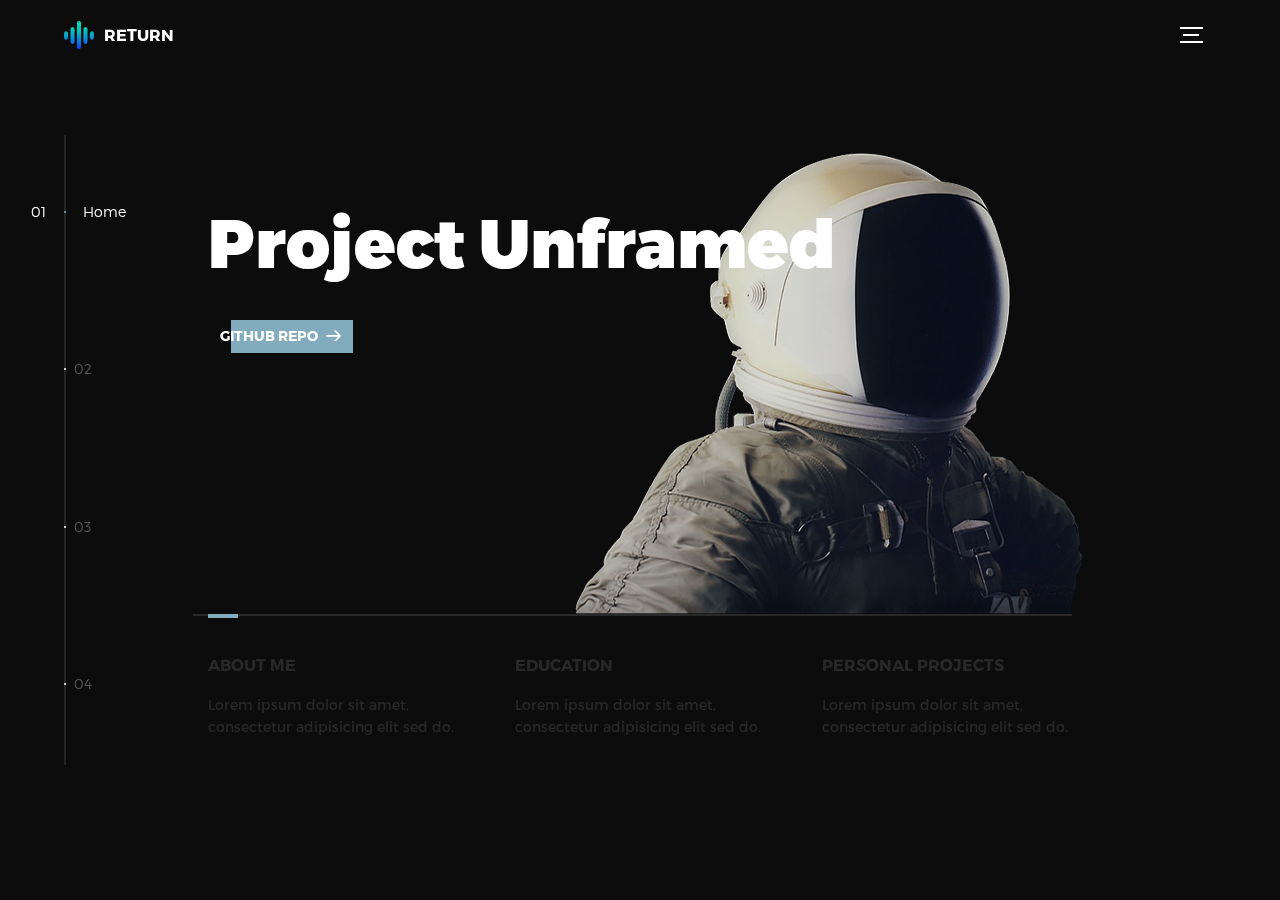
==== pages/ProjectUnframed.html @ d53f2b0d "Small update" ====
<!DOCTYPE html>
<html lang="en">
<head>
  <title>Global</title>
  <meta charset="utf-8">
  <meta name="viewport" content="width=device-width, initial-scale=1">
  <meta http-equiv="X-UA-Compatible" content="IE=edge">
  <meta name="description" content="S.A. Zaal Unframed">
  <meta name="keywords" content="global, template, html, sass, jquery">
  <meta name="author" content="Bucky Maler">
  <link rel="stylesheet" href="assets/css/main.css">
</head>
<body>

<!-- notification for small viewports and landscape oriented smartphones -->
<div class="device-notification">
  <a class="device-notification--logo" href="#0">
    <img src="assets/img/logo.png" alt="Project Unframed">
    <p>Project Unframed</p>
  </a>
  <p class="device-notification--message">We must request you orient your device to portrait or find a larger screen. You won't be disappointed.</p>
</div>

<div class="perspective effect-rotate-left">
  <div class="container"><div class="outer-nav--return"></div>
    <div id="viewport" class="l-viewport">
      <div class="l-wrapper">
        <header class="header">
          <a class="header--logo" href="../index.html">
            <img src="assets/img/logo.png" alt="Return logo">
            <p>Return</p>
          </a>
          <button class="header--cta cta">Github repo</button>
          <div class="header--nav-toggle">
            <span></span>
          </div>
        </header>
        <nav class="l-side-nav">
          <ul class="side-nav">
            <li class="is-active"><span>Home</span></li>
            <li><span>Works</span></li>
            <li><span>About</span></li>
            <li><span>Contact</span></li>
          </ul>
        </nav>
        <ul class="l-main-content main-content">
          <li class="l-section section section--is-active">
            <div class="intro">
              <div class="intro--banner">
                <h1>Project Unframed</h1>
                <button class="cta">Github repo
                  <svg version="1.1" id="Layer_1" xmlns="http://www.w3.org/2000/svg" xmlns:xlink="http://www.w3.org/1999/xlink" x="0px" y="0px" viewBox="0 0 150 118" style="enable-background:new 0 0 150 118;" xml:space="preserve">
                  <g transform="translate(0.000000,118.000000) scale(0.100000,-0.100000)">
                    <path d="M870,1167c-34-17-55-57-46-90c3-15,81-100,194-211l187-185l-565-1c-431,0-571-3-590-13c-55-28-64-94-18-137c21-20,33-20,597-20h575l-192-193C800,103,794,94,849,39c20-20,39-29,61-29c28,0,63,30,298,262c147,144,272,271,279,282c30,51,23,60-219,304C947,1180,926,1196,870,1167z"/>
                  </g>
                  </svg>
                  <span class="btn-background"></span>
                </button>
                <img src="assets/img/introduction-visual.png" alt="Welcome">
              </div>
              <div class="intro--options">
                <a href="#0">
                  <h3>About me</h3>
                  <p>Lorem ipsum dolor sit amet, consectetur adipisicing elit sed do.</p>
                </a>
                <a href="#0">
                  <h3>Education</h3>
                  <p>Lorem ipsum dolor sit amet, consectetur adipisicing elit sed do.</p>
                </a>
                <a href="#0">
                  <h3>Personal projects</h3>
                  <p>Lorem ipsum dolor sit amet, consectetur adipisicing elit sed do.</p>
                </a>
              </div>
            </div>
          </li>
          <li class="l-section section">
            <div class="work">
              <h2>Selected work</h2>
              <div class="work--lockup">
                <ul class="slider">
                  <li class="slider--item slider--item-left">
                    <a href="#0">
                      <div class="slider--item-image">
                        <img src="assets/img/work-victory.jpg" alt="Victory">
                      </div>
                      <p class="slider--item-title">Victory</p>
                      <p class="slider--item-description">Lorem ipsum dolor sit amet, consectetur adipisicing elit sed do.</p>
                    </a>
                  </li>
                  <li class="slider--item slider--item-center">
                    <a href="pages/ProjectUnframed.html">
                      <div class="slider--item-image">
                        <img src="assets/img/work-metiew-smith.jpg" alt="Metiew and Smith">
                      </div>
                      <p class="slider--item-title">Project Unframed</p>
                      <p class="slider--item-description">Lorem ipsum dolor sit amet, consectetur adipisicing elit sed do.</p>
                    </a>
                  </li>
                  <li class="slider--item slider--item-right">
                    <a href="#0">
                      <div class="slider--item-image">
                        <img src="assets/img/work-alex-nowak.jpg" alt="Alex Nowak">
                      </div>
                      <p class="slider--item-title">Alex Nowak</p>
                      <p class="slider--item-description">Lorem ipsum dolor sit amet, consectetur adipisicing elit sed do.</p>
                    </a>
                  </li>
                </ul>
                <div class="slider--prev">
                  <svg version="1.1" id="Layer_1" xmlns="http://www.w3.org/2000/svg" xmlns:xlink="http://www.w3.org/1999/xlink" x="0px" y="0px"
                  viewBox="0 0 150 118" style="enable-background:new 0 0 150 118;" xml:space="preserve">
                  <g transform="translate(0.000000,118.000000) scale(0.100000,-0.100000)">
                    <path d="M561,1169C525,1155,10,640,3,612c-3-13,1-36,8-52c8-15,134-145,281-289C527,41,562,10,590,10c22,0,41,9,61,29
                    c55,55,49,64-163,278L296,510h575c564,0,576,0,597,20c46,43,37,109-18,137c-19,10-159,13-590,13l-565,1l182,180
                    c101,99,187,188,193,199c16,30,12,57-12,84C631,1174,595,1183,561,1169z"/>
                  </g>
                  </svg>
                </div>
                <div class="slider--next">
                  <svg version="1.1" id="Layer_1" xmlns="http://www.w3.org/2000/svg" xmlns:xlink="http://www.w3.org/1999/xlink" x="0px" y="0px" viewBox="0 0 150 118" style="enable-background:new 0 0 150 118;" xml:space="preserve">
                  <g transform="translate(0.000000,118.000000) scale(0.100000,-0.100000)">
                    <path d="M870,1167c-34-17-55-57-46-90c3-15,81-100,194-211l187-185l-565-1c-431,0-571-3-590-13c-55-28-64-94-18-137c21-20,33-20,597-20h575l-192-193C800,103,794,94,849,39c20-20,39-29,61-29c28,0,63,30,298,262c147,144,272,271,279,282c30,51,23,60-219,304C947,1180,926,1196,870,1167z"/>
                  </g>
                  </svg>
                </div>
              </div>
            </div>
          </li>
          <li class="l-section section">
            <div class="about">
              <div class="about--banner">
                <h2>I am<br>testing this<br>about<br>page</h2>
                  <span>
                    <svg version="1.1" id="Layer_1" xmlns="http://www.w3.org/2000/svg" xmlns:xlink="http://www.w3.org/1999/xlink" x="0px" y="0px" viewBox="0 0 150 118" style="enable-background:new 0 0 150 118;" xml:space="preserve">
                    <g transform="translate(0.000000,118.000000) scale(0.100000,-0.100000)">
                      <path d="M870,1167c-34-17-55-57-46-90c3-15,81-100,194-211l187-185l-565-1c-431,0-571-3-590-13c-55-28-64-94-18-137c21-20,33-20,597-20h575l-192-193C800,103,794,94,849,39c20-20,39-29,61-29c28,0,63,30,298,262c147,144,272,271,279,282c30,51,23,60-219,304C947,1180,926,1196,870,1167z"/>
                    </g>
                    </svg>
                  </span>
                </a>
                <img src="assets/img/about-visual.png" alt="About Us">
              </div>
              <div class="about--options">
                <a href="#0">
                  <h3>Winners</h3>
                </a>
                <a href="#0">
                  <h3>Philosophy</h3>
                </a>
                <a href="#0">
                  <h3>History</h3>
                </a>
              </div>
            </div>
          </li>
          <li class="l-section section">
            <div class="contact">
              <div class="contact--lockup">
                <div class="modal">
                  <div class="modal--information">
                    <p>Spilsluizen, Groningen, Netherlands</p>
                    <a href="mailto:stormzaalV20@gmail.com">stormzaalV20@gmail.com</a>
                    <a href="tel:+31655282356"></a>
                  </div>
                  <ul class="modal--options">
                    <li><a href="#0">Bēhance</a></li>
                    <li><a href="#0">dribbble</a></li>
                    <li><a href="mailto:stormzaalV20@gmail.com">Contact Us</a></li>
                  </ul>
                </div>
              </div>
            </div>
          </li>
        </ul>
      </div>
    </div>
  </div>
  <ul class="outer-nav">
    <li class="is-active">Home</li>
    <li>Works</li>
    <li>About</li>
    <li>Contact</li>
  </ul>
</div>

<script src="https://ajax.googleapis.com/ajax/libs/jquery/2.2.4/jquery.min.js"></script>
<script src="https://hammerjs.github.io/dist/hammer.min.js"></script>
<script>window.jQuery || document.write('<script src="assets/js/vendor/jquery-2.2.4.min.js"><\/script>')</script>
<script src="assets/js/functions.js"></script>
    <!--Update 2-->
</body>
</html>
---- pages/assets/css/main.css ----
@font-face{font-family:'Montserrat';src:url("fonts/Montserrat-Black.eot");src:local("☺"),url("fonts/Montserrat-Black.woff") format("woff"),url("fonts/Montserrat-Black.ttf") format("truetype"),url("fonts/Montserrat-Black.svg") format("svg");font-weight:900;font-style:normal}@font-face{font-family:'Montserrat';src:url("fonts/Montserrat-Bold.eot");src:local("☺"),url("fonts/Montserrat-Bold.woff") format("woff"),url("fonts/Montserrat-Bold.ttf") format("truetype"),url("fonts/Montserrat-Bold.svg") format("svg");font-weight:700;font-style:normal}@font-face{font-family:'Montserrat';src:url("fonts/Montserrat-Regular.eot");src:local("☺"),url("fonts/Montserrat-Regular.woff") format("woff"),url("fonts/Montserrat-Regular.ttf") format("truetype"),url("fonts/Montserrat-Regular.svg") format("svg");font-weight:400;font-style:normal}@font-face{font-family:'Montserrat';src:url("fonts/Montserrat-Light.eot");src:local("☺"),url("fonts/Montserrat-Light.woff") format("woff"),url("fonts/Montserrat-Light.ttf") format("truetype"),url("fonts/Montserrat-Light.svg") format("svg");font-weight:300;font-style:normal}/*! normalize.css v3.0.2 | MIT License | git.io/normalize */html{font-family:sans-serif;-ms-text-size-adjust:100%;-webkit-text-size-adjust:100%}body{margin:0}article,aside,details,figcaption,figure,footer,header,hgroup,main,menu,nav,section,summary{display:block}audio,canvas,progress,video{display:inline-block;vertical-align:baseline}audio:not([controls]){display:none;height:0}[hidden],template{display:none}a{background-color:transparent}a:active,a:hover{outline:0}abbr[title]{border-bottom:1px dotted}b,strong{font-weight:bold}dfn{font-style:italic}h1{font-size:2em;margin:0.67em 0}mark{background:#ff0;color:#000}small{font-size:80%}sub,sup{font-size:75%;line-height:0;position:relative;vertical-align:baseline}sup{top:-0.5em}sub{bottom:-0.25em}img{border:0}svg:not(:root){overflow:hidden}figure{margin:1em 40px}hr{box-sizing:content-box;height:0}pre{overflow:auto}code,kbd,pre,samp{font-family:monospace, monospace;font-size:1em}button,input,optgroup,select,textarea{color:inherit;font:inherit;margin:0}button{overflow:visible}button,select{text-transform:none}button,html input[type="button"],input[type="reset"],input[type="submit"]{-webkit-appearance:button;cursor:pointer}button[disabled],html input[disabled]{cursor:default}button::-moz-focus-inner,input::-moz-focus-inner{border:0;padding:0}input{line-height:normal}input[type="checkbox"],input[type="radio"]{box-sizing:border-box;padding:0}input[type="number"]::-webkit-inner-spin-button,input[type="number"]::-webkit-outer-spin-button{height:auto}input[type="search"]{-webkit-appearance:textfield;box-sizing:content-box}input[type="search"]::-webkit-search-cancel-button,input[type="search"]::-webkit-search-decoration{-webkit-appearance:none}fieldset{border:1px solid #c0c0c0;margin:0 2px;padding:0.35em 0.625em 0.75em}legend{border:0;padding:0}textarea{overflow:auto}optgroup{font-weight:bold}table{border-collapse:collapse;border-spacing:0}td,th{padding:0}::-moz-selection{background:#FFF498}::selection{background:#FFF498}::-moz-selection{background:#FFF498}img::-moz-selection{background:transparent}img::selection{background:transparent}img::-moz-selection{background:transparent}body{-webkit-tap-highlight-color:#FFF498}body{background-color:#0c0c0c;font-size:14px;line-height:1.6;font-family:"Montserrat",sans-serif;color:#fff;-webkit-font-smoothing:antialiased;-webkit-text-size-adjust:100%}.l-viewport{position:relative;width:100%;height:100vh;box-shadow:0 0 45px 5px rgba(0,0,0,0.85);overflow:hidden}.l-wrapper{position:relative;width:1440px;max-width:90%;height:100%;margin:0 auto}.l-side-nav{position:absolute;left:0;display:-webkit-box;display:-webkit-flex;display:-ms-flexbox;display:flex;height:100%;-webkit-box-align:center;-webkit-align-items:center;-ms-flex-align:center;align-items:center}.l-side-nav::before{content:"";position:absolute;top:50%;left:0;-webkit-transform:translateY(-50%);transform:translateY(-50%);width:2px;height:70%;max-height:750px;background-color:#555;opacity:.35;z-index:10}@media (max-width: 1180px){.l-side-nav{display:none}}.l-main-content{position:relative;width:100%;height:100%;margin:0;padding:0;list-style:none}.l-section{position:absolute;width:100%;height:100%}.device-notification{display:none;position:fixed;top:0;left:0;width:100%;height:100%;-webkit-box-orient:vertical;-webkit-box-direction:normal;-webkit-flex-direction:column;-ms-flex-direction:column;flex-direction:column;-webkit-box-align:center;-webkit-align-items:center;-ms-flex-align:center;-ms-grid-row-align:center;align-items:center;-webkit-box-pack:center;-webkit-justify-content:center;-ms-flex-pack:center;justify-content:center;background-color:#0c0c0c;z-index:12}.device-notification--logo{display:-webkit-box;display:-webkit-flex;display:-ms-flexbox;display:flex;-webkit-box-align:center;-webkit-align-items:center;-ms-flex-align:center;align-items:center;text-decoration:none;color:#fff}.device-notification--logo p{margin:0 0 0 10px;font-size:16px;font-weight:700;text-transform:uppercase}.device-notification--message{width:70%;margin:30px 0 0 0;font-weight:700;text-align:center}@media (max-width: 767px) and (min-width: 601px) and (max-height: 680px){.device-notification{display:-webkit-box;display:-webkit-flex;display:-ms-flexbox;display:flex}}@media (max-width: 600px) and (min-width: 480px) and (max-height: 580px){.device-notification{display:-webkit-box;display:-webkit-flex;display:-ms-flexbox;display:flex}}@media (max-width: 736px) and (min-width: 360px) and (orientation: landscape){.device-notification{display:-webkit-box;display:-webkit-flex;display:-ms-flexbox;display:flex}}@media(max-width: 359px){.device-notification{display:-webkit-box;display:-webkit-flex;display:-ms-flexbox;display:flex}}.section{opacity:0;visibility:hidden;-webkit-transition:opacity .4s ease-in-out,visibility 0s .4s;transition:opacity .4s ease-in-out,visibility 0s .4s}.section--is-active{opacity:1;visibility:visible;z-index:1;-webkit-transition:opacity .4s ease-in-out .4s;transition:opacity .4s ease-in-out .4s}.section--next{-webkit-transform:translateY(-45px);transform:translateY(-45px);-webkit-transition:-webkit-transform .4s ease-in-out;transition:-webkit-transform .4s ease-in-out;transition:transform .4s ease-in-out;transition:transform .4s ease-in-out, -webkit-transform .4s ease-in-out}.section--prev{-webkit-transform:translateY(45px);transform:translateY(45px);-webkit-transition:-webkit-transform .4s ease-in-out;transition:-webkit-transform .4s ease-in-out;transition:transform .4s ease-in-out;transition:transform .4s ease-in-out, -webkit-transform .4s ease-in-out}.header{position:absolute;top:0;left:0;display:-webkit-box;display:-webkit-flex;display:-ms-flexbox;display:flex;width:100%;height:70px;-webkit-box-align:center;-webkit-align-items:center;-ms-flex-align:center;align-items:center;-webkit-box-pack:justify;-webkit-justify-content:space-between;-ms-flex-pack:justify;justify-content:space-between;z-index:10}.header--logo{display:-webkit-box;display:-webkit-flex;display:-ms-flexbox;display:flex;-webkit-box-align:center;-webkit-align-items:center;-ms-flex-align:center;align-items:center;text-decoration:none;color:#fff}.header--logo p{margin:0 0 0 10px;font-size:16px;font-weight:700;text-transform:uppercase}.header--nav-toggle{display:-webkit-box;display:-webkit-flex;display:-ms-flexbox;display:flex;width:50px;height:50px;-webkit-box-orient:vertical;-webkit-box-direction:normal;-webkit-flex-direction:column;-ms-flex-direction:column;flex-direction:column;-webkit-box-align:center;-webkit-align-items:center;-ms-flex-align:center;align-items:center;-webkit-box-pack:center;-webkit-justify-content:center;-ms-flex-pack:center;justify-content:center;cursor:pointer}.header--nav-toggle span,.header--nav-toggle::before,.header--nav-toggle::after{content:"";position:relative;width:16px;height:2px;background-color:#fff}.header--nav-toggle::before{bottom:5px;width:23px}.header--nav-toggle::after{top:5px;width:23px}.header--cta{position:absolute;top:50%;left:50%;-webkit-transform:translate(-50%, -50%);transform:translate(-50%, -50%);padding:0 20px;line-height:30px;text-decoration:none;color:#fff;font-weight:700;text-transform:uppercase;background-color:#82acbd;border:none;opacity:0;visibility:hidden;-webkit-transition:opacity .4s ease-in-out,visibility 0s .4s;transition:opacity .4s ease-in-out,visibility 0s .4s}.header--cta:focus{outline:none}.header--cta.is-active{opacity:1;visibility:visible;-webkit-transition:opacity .4s ease-in-out .4s;transition:opacity .4s ease-in-out .4s}@media (max-width: 767px){.header--cta{display:none}}.side-nav{position:relative;display:-webkit-box;display:-webkit-flex;display:-ms-flexbox;display:flex;width:100px;height:70%;max-height:750px;-webkit-box-orient:vertical;-webkit-box-direction:normal;-webkit-flex-direction:column;-ms-flex-direction:column;flex-direction:column;-webkit-justify-content:space-around;-ms-flex-pack:distribute;justify-content:space-around;margin:0;padding:0;list-style-position:inside;z-index:10}.side-nav>li{position:relative;top:-5px;color:#fff;font-size:6px;cursor:pointer}.side-nav>li span{position:relative;top:3px;left:10px;color:#fff;font-size:14px;font-weight:300;opacity:0;visibility:hidden}.side-nav>li::before{position:absolute;top:3px;left:10px;color:#555;font-size:14px;font-weight:300}.side-nav li:nth-child(1)::before{content:"01"}.side-nav li:nth-child(2)::before{content:"02"}.side-nav li:nth-child(3)::before{content:"03"}.side-nav li:nth-child(4)::before{content:"04"}.side-nav li:nth-child(5)::before{content:"05"}
    .side-nav li.is-active {
        color: #82acbd;
        -webkit-transition: color .4s ease-in-out;
        transition: color .4s ease-in-out
    }.side-nav li.is-active span{opacity:1;visibility:visible;-webkit-transition:opacity .4s ease-in-out;transition:opacity .4s ease-in-out}.side-nav li.is-active::before{left:-33px;color:#fff}.intro{position:relative;display:-webkit-box;display:-webkit-flex;display:-ms-flexbox;display:flex;width:900px;max-width:75%;height:100%;-webkit-box-orient:vertical;-webkit-box-direction:normal;-webkit-flex-direction:column;-ms-flex-direction:column;flex-direction:column;-webkit-box-pack:center;-webkit-justify-content:center;-ms-flex-pack:center;justify-content:center;margin:0 auto}@media (max-width: 1180px){.intro{max-width:100%}}.intro--banner{position:relative;height:475px}.intro--banner::before{content:"";position:absolute;bottom:20px;left:-15px;right:0;height:2px;background-color:#282828}
        .intro--banner::after {
            content: "";
            position: absolute;
            bottom: 18px;
            left: 0;
            width: 30px;
            height: 4px;
            background-color: #82acbd
        }.intro--banner h1{position:relative;font-size:68px;font-weight:900;line-height:1;z-index:1}.intro--banner button{position:relative;padding:5px 17px 5px 12px;font-weight:700;text-transform:uppercase;background-color:transparent;border:none}
            .intro--banner button .btn-background {
                position: absolute;
                top: 0;
                left: 23px;
                right: 0;
                height: 100%;
                background-color: #82acbd;
                z-index: -1;
                -webkit-transition: left .2s ease-in-out;
                transition: left .2s ease-in-out
            }.intro--banner button:hover .btn-background{left:0}.intro--banner button:focus{outline:none}.intro--banner button svg{position:relative;left:5px;width:15px;fill:#fff}.intro--banner img{position:absolute;bottom:21px;right:-12px}.intro--options{display:-webkit-box;display:-webkit-flex;display:-ms-flexbox;display:flex;-webkit-box-pack:justify;-webkit-justify-content:space-between;-ms-flex-pack:justify;justify-content:space-between;margin:0;padding:0;list-style:none}.intro--options>a{max-width:250px;text-decoration:none;color:#282828;-webkit-transition:color .2s ease-in-out;transition:color .2s ease-in-out}.intro--options>a:hover{color:#fff}.intro--options h3{font-size:16px;text-transform:uppercase}.intro--options p{margin-bottom:0}@media (max-width: 900px){.intro--banner{height:380px}.intro--banner h1{font-size:55px}.intro--banner img{width:430px}.intro--options>a{margin-right:30px}.intro--options>a:last-child{margin-right:0}}@media (max-width: 767px){.intro--banner{height:305px}.intro--banner h1{font-size:44px}.intro--banner img{width:330px}.intro--options{display:block}.intro--options>a{display:block;max-width:100%;margin:0 0 30px 0}.intro--options>a:last-child{margin-bottom:0}}@media (max-width: 600px){.intro--banner{height:360px}.intro--banner h1{font-size:55px}.intro--banner img{display:none}}@media (max-width: 600px) and (max-height: 750px){.intro--banner{height:auto}.intro--banner::before,.intro--banner::after{display:none}.intro--banner h1{margin-top:0}.intro--options{display:none}}.work{position:relative;display:-webkit-box;display:-webkit-flex;display:-ms-flexbox;display:flex;width:960px;max-width:80%;height:100%;-webkit-box-orient:vertical;-webkit-box-direction:normal;-webkit-flex-direction:column;-ms-flex-direction:column;flex-direction:column;-webkit-box-pack:center;-webkit-justify-content:center;-ms-flex-pack:center;justify-content:center;margin:0 auto}@media (max-width: 1180px){.work{max-width:100%}}.work h2{margin:0 0 20px 0;font-size:30px;text-align:center}.work--lockup{position:relative}.work--lockup .slider{position:relative;display:-webkit-box;display:-webkit-flex;display:-ms-flexbox;display:flex;width:80%;margin:0 auto;padding:0;list-style:none}.work--lockup .slider--item{position:absolute;display:none;text-align:center}.work--lockup .slider--item a{text-decoration:none;color:#858585}.work--lockup .slider--item-title{margin-top:10px;font-size:12px;font-weight:700;text-transform:uppercase}.work--lockup .slider--item-description{display:none;max-width:250px;margin:0 auto}.work--lockup .slider--item-image{width:150px;height:150px;margin:0 auto;border-radius:50%;overflow:hidden}.work--lockup .slider--item-image img{width:100%}.work--lockup .slider--item-left{top:50%;left:0;-webkit-transform:translateY(-50%);transform:translateY(-50%);display:block}.work--lockup .slider--item-right{top:50%;right:0;-webkit-transform:translateY(-50%);transform:translateY(-50%);display:block}.work--lockup .slider--item-center{position:relative;top:30px;left:50%;-webkit-transform:translateX(-50%);transform:translateX(-50%);display:block}.work--lockup .slider--item-center a{color:#fff}.work--lockup .slider--item-center .slider--item-title{margin-top:25px;font-size:16px}.work--lockup .slider--item-center .slider--item-description{display:block}.work--lockup .slider--item-center .slider--item-image{width:300px;height:300px}.work--lockup .slider--next,.work--lockup .slider--prev{position:absolute;top:160px;display:-webkit-box;display:-webkit-flex;display:-ms-flexbox;display:flex;width:50px;height:50px;-webkit-box-align:center;-webkit-align-items:center;-ms-flex-align:center;align-items:center;-webkit-box-pack:center;-webkit-justify-content:center;-ms-flex-pack:center;justify-content:center;background-color:#282828;border-radius:50%;cursor:pointer}.work--lockup .slider--next svg,.work--lockup .slider--prev svg{width:20px;fill:#fff}.work--lockup .slider--next{right:0}.work--lockup .slider--prev{left:0}@media (max-width: 900px){.work--lockup .slider--item-image{width:120px;height:120px}.work--lockup .slider--item-center .slider--item-image{width:240px;height:240px}.work--lockup .slider--next,.work--lockup .slider--prev{top:130px}}@media (max-width: 767px){.work--lockup .slider{width:75%}.work--lockup .slider--item-image{width:90px;height:90px}.work--lockup .slider--item-center .slider--item-image{width:190px;height:190px}.work--lockup .slider--next,.work--lockup .slider--prev{top:105px}}@media (max-width: 600px){.work--lockup .slider{width:auto}.work--lockup .slider--item-left,.work--lockup .slider--item-right{display:none}}.about{position:relative;display:-webkit-box;display:-webkit-flex;display:-ms-flexbox;display:flex;width:900px;max-width:75%;height:100%;-webkit-box-orient:vertical;-webkit-box-direction:normal;-webkit-flex-direction:column;-ms-flex-direction:column;flex-direction:column;-webkit-box-pack:center;-webkit-justify-content:center;-ms-flex-pack:center;justify-content:center;margin:0 auto}@media (max-width: 1180px){.about{max-width:100%}}.about--banner{position:relative;height:475px}
                .about--banner::before {
                    content: "";
                    position: absolute;
                    top: 20px;
                    left: 200px;
                    -webkit-transform: rotate(-25deg);
                    transform: rotate(-25deg);
                    border: 5px solid #82acbd;
                    border-right-color: transparent;
                    border-bottom-color: transparent
                }
                .about--banner::after {
                    content: "";
                    position: absolute;
                    top: 75px;
                    left: 400px;
                    -webkit-transform: rotate(45deg);
                    transform: rotate(45deg);
                    width: 10px;
                    height: 10px;
                    background-color: #82acbd
                }.about--banner h2{position:relative;margin-top:35px;font-size:68px;font-weight:900;line-height:1;z-index:1}
                    .about--banner h2::before {
                        content: "";
                        position: absolute;
                        top: 60px;
                        left: 268px;
                        width: 30px;
                        height: 30px;
                        background-color: #82acbd;
                        border-radius: 50%
                    }
                    .about--banner h2::after {
                        content: "";
                        position: absolute;
                        top: 255px;
                        left: 255px;
                        width: 10px;
                        height: 10px;
                        background-color: #82acbd
                    }.about--banner a{padding:5px 17px 5px 0;text-decoration:none;color:#fff;font-weight:700;text-transform:uppercase;background-color:transparent}.about--banner a:hover svg{left:10px}.about--banner a svg{position:relative;left:5px;width:15px;fill:#fff;-webkit-transition:left .2s ease-in-out;transition:left .2s ease-in-out}.about--banner img{position:absolute;bottom:-90px;right:-12px}.about--options{display:-webkit-box;display:-webkit-flex;display:-ms-flexbox;display:flex;max-width:600px;-webkit-box-pack:justify;-webkit-justify-content:space-between;-ms-flex-pack:justify;justify-content:space-between;margin:0;padding:0;list-style:none}
                        .about--options > a {
                            position: relative;
                            width: 150px;
                            height: 75px;
                            text-decoration: none;
                            color: #fff;
                            border: 10px solid #82acbd;
                            background-position: center;
                            background-size: cover;
                            background-repeat: no-repeat
                        }.about--options>a:nth-child(1){background-image:url("../img/about-winners.jpg")}.about--options>a:nth-child(2){background-image:url("../img/about-philosophy.jpg")}.about--options>a:nth-child(3){background-image:url("../img/about-history.jpg")}.about--options>a:hover h3{bottom:-50px}.about--options h3{position:absolute;bottom:-38px;left:10px;font-size:16px;text-transform:uppercase;-webkit-transition:bottom .2s ease-in-out,left .2s ease-in-out;transition:bottom .2s ease-in-out,left .2s ease-in-out}@media (max-width: 767px){.about--banner{height:305px}.about--banner::before{top:0;left:125px}.about--banner::after{top:35px;left:260px}.about--banner h2{margin-top:10px;font-size:44px}.about--banner h2::before{top:28px;left:168px}.about--banner h2::after{top:163px;left:163px}.about--banner img{width:315px}}@media (max-width: 600px){.about--banner{height:auto}.about--banner::before{left:155px}.about--banner::after{left:310px}.about--banner h2{margin-top:0;font-size:55px}.about--banner h2::before{top:43px;left:214px}.about--banner h2::after{top:205px;left:205px}.about--banner img{display:none}.about--options{display:none}}.contact{position:fixed;top:0;left:0;width:100%;height:100%;background-image:url("../img/contact-visual.png");background-position:center;background-size:cover;background-repeat:no-repeat}.contact--lockup{position:relative;display:-webkit-box;display:-webkit-flex;display:-ms-flexbox;display:flex;width:900px;max-width:75%;height:100%;-webkit-box-align:center;-webkit-align-items:center;-ms-flex-align:center;align-items:center;-webkit-box-pack:end;-webkit-justify-content:flex-end;-ms-flex-pack:end;justify-content:flex-end;margin:0 auto}@media (max-width: 1180px){.contact--lockup{max-width:90%}}@media (max-width: 767px){.contact--lockup{-webkit-box-pack:center;-webkit-justify-content:center;-ms-flex-pack:center;justify-content:center}}.contact--lockup .modal{padding:45px 45px;text-align:center;background-color:#0c0c0c;box-shadow:0 0 30px 0 rgba(0,0,0,0.75)}.contact--lockup .modal--information p,.contact--lockup .modal--information a{display:block;margin:14px 0;text-decoration:none;color:#fff;font-weight:700}.contact--lockup .modal--information p{margin-top:0}.contact--lockup .modal--options{margin:0;padding:0;list-style:none}.contact--lockup .modal--options>li{width:130px;margin:0 auto 25px auto}.contact--lockup .modal--options li:nth-child(1){background-color:#1769ff}.contact--lockup .modal--options li:nth-child(2){background-color:#ea4c89}
                            .contact--lockup .modal--options li:nth-child(3) {
                                margin-bottom: 0;
                                background-color: #82acbd;
                                text-transform: uppercase
                            }.contact--lockup .modal--options a{display:block;width:100%;padding:8px 0;text-decoration:none;color:#fff;font-weight:700}.hire{position:relative;display:-webkit-box;display:-webkit-flex;display:-ms-flexbox;display:flex;width:700px;max-width:75%;height:100%;-webkit-box-orient:vertical;-webkit-box-direction:normal;-webkit-flex-direction:column;-ms-flex-direction:column;flex-direction:column;-webkit-box-pack:center;-webkit-justify-content:center;-ms-flex-pack:center;justify-content:center;margin:0 auto}@media (max-width: 1180px){.hire{max-width:100%}}.hire h2{margin:0 0 20px 0;font-size:30px;text-align:center}.work-request{display:-webkit-box;display:-webkit-flex;display:-ms-flexbox;display:flex;width:100%;-webkit-box-orient:vertical;-webkit-box-direction:normal;-webkit-flex-direction:column;-ms-flex-direction:column;flex-direction:column;-webkit-box-align:center;-webkit-align-items:center;-ms-flex-align:center;align-items:center;color:#fff}
                                .work-request input[type="submit"] {
                                    width: 400px;
                                    max-width: 100%;
                                    line-height: 50px;
                                    font-size: 16px;
                                    font-weight: 700;
                                    text-transform: uppercase;
                                    background-color: #82acbd;
                                    border: none;
                                    border-radius: 0
                                }.work-request input[type="submit"]:focus{outline:none}.work-request--options{display:-webkit-box;display:-webkit-flex;display:-ms-flexbox;display:flex;width:100%;-webkit-box-orient:vertical;-webkit-box-direction:normal;-webkit-flex-direction:column;-ms-flex-direction:column;flex-direction:column;-webkit-box-align:center;-webkit-align-items:center;-ms-flex-align:center;align-items:center;margin:30px 0}.work-request--options .options-a{display:-webkit-box;display:-webkit-flex;display:-ms-flexbox;display:flex;width:100%;-webkit-box-pack:justify;-webkit-justify-content:space-between;-ms-flex-pack:justify;justify-content:space-between}.work-request--options .options-b{display:-webkit-box;display:-webkit-flex;display:-ms-flexbox;display:flex;width:72%;-webkit-flex-wrap:wrap;-ms-flex-wrap:wrap;flex-wrap:wrap;-webkit-justify-content:space-around;-ms-flex-pack:distribute;justify-content:space-around}.work-request--options label{display:block;width:200px;margin-bottom:30px;line-height:50px;font-size:16px;font-weight:700;text-align:center;border:2px solid #fff;cursor:pointer;-webkit-transition:background-color .2s ease-in-out,border-color .2s ease-in-out;transition:background-color .2s ease-in-out,border-color .2s ease-in-out}.work-request--options label svg{position:relative;left:-5px;width:0;fill:#fff;-webkit-transition:width .2s ease-in-out;transition:width .2s ease-in-out}.work-request--options input[type="checkbox"]{display:none}
                                    .work-request--options input[type="checkbox"]:checked + label {
                                        background-color: #82acbd;
                                        border-color: #82acbd
                                    }.work-request--options input[type="checkbox"]:checked+label svg{width:15px}.work-request--information{display:-webkit-box;display:-webkit-flex;display:-ms-flexbox;display:flex;width:100%;-webkit-box-pack:justify;-webkit-justify-content:space-between;-ms-flex-pack:justify;justify-content:space-between;margin-bottom:60px}.work-request--information .information-name,.work-request--information .information-email{position:relative;width:45%;height:50px;font-size:30px;font-weight:300}.work-request--information input[type="text"],.work-request--information input[type="email"]{width:100%;padding:0 0 5px 0;background-color:transparent;border:none;border-bottom:1px solid #fff;border-radius:0}.work-request--information input[type="text"]:focus,.work-request--information input[type="email"]:focus{outline:none;background-color:#0c0c0c}.work-request--information label{position:absolute;top:0;left:0;pointer-events:none;-webkit-transition:top .2s ease-in-out,font-size .2s ease-in-out;transition:top .2s ease-in-out,font-size .2s ease-in-out}.work-request--information input:focus+label,.work-request--information input.has-value+label{top:-15px;font-size:14px}@media (max-width: 767px){.work-request--options{-webkit-box-orient:horizontal;-webkit-box-direction:normal;-webkit-flex-direction:row;-ms-flex-direction:row;flex-direction:row;-webkit-justify-content:space-around;-ms-flex-pack:distribute;justify-content:space-around}.work-request--options .options-a,.work-request--options .options-b{display:block;width:auto}}@media (max-width: 600px){.work-request--options{margin:20px 0}}@media (max-width: 600px) and (max-width: 415px){.work-request--options{-webkit-box-pack:justify;-webkit-justify-content:space-between;-ms-flex-pack:justify;justify-content:space-between}}@media (max-width: 600px){.work-request--options label{width:150px;margin-bottom:15px;font-size:14px}.work-request--options input[type="checkbox"]:checked+label svg{width:12px}.work-request--information{margin-bottom:30px}.work-request--information .information-name,.work-request--information .information-email{height:40px;font-size:24px}}.perspective{position:relative;width:100%;height:100%;overflow:hidden}.perspective--modalview{position:fixed;-webkit-perspective:1500px;perspective:1500px}
.container {
    position: relative;
    -webkit-transform: translateZ(0) translateX(0) rotateY(0deg);
    transform: translateZ(0) translateX(0) rotateY(0deg);
    min-height: 100%;
    outline: 30px solid #82acbd;
    -webkit-transition: -webkit-transform .4s;
    transition: -webkit-transform .4s;
    transition: transform .4s;
    transition: transform .4s, -webkit-transform .4s
}.modalview .container{position:absolute;width:100%;height:100%;overflow:hidden;-webkit-backface-visibility:hidden;backface-visibility:hidden}.effect-rotate-left .container{-webkit-transform-origin:0% 50%;transform-origin:0% 50%;-webkit-transition:-webkit-transform .4s;transition:-webkit-transform .4s;transition:transform .4s;transition:transform .4s, -webkit-transform .4s}
.effect-rotate-left--animate .container {
    -webkit-transform: translateZ(-1800px) translateX(-50%) rotateY(45deg);
    transform: translateZ(-1800px) translateX(-50%) rotateY(45deg);
    outline: 30px solid #82acbd
}.outer-nav{position:absolute;top:50%;left:55%;-webkit-transform:translateY(-50%);transform:translateY(-50%);-webkit-transform-style:preserve-3d;transform-style:preserve-3d;margin:0;padding:0;list-style:none;text-align:center;visibility:hidden;-webkit-transition:visibility 0s .2s;transition:visibility 0s .2s}.outer-nav.is-vis{visibility:visible}.outer-nav--return{position:absolute;top:0;left:0;width:100%;height:100%;display:none;cursor:pointer;z-index:11}.outer-nav--return.is-vis{display:block}.outer-nav>li{-webkit-transform-style:preserve-3d;transform-style:preserve-3d;-webkit-transform:translateX(350px) translateZ(-1000px);transform:translateX(350px) translateZ(-1000px);font-size:55px;font-weight:900;opacity:0;cursor:pointer;-webkit-transition:opacity .2s,-webkit-transform .2s;transition:opacity .2s,-webkit-transform .2s;transition:transform .2s,opacity .2s;transition:transform .2s,opacity .2s,-webkit-transform .2s}.outer-nav>li.is-vis{-webkit-transform:translateX(0) translateZ(0);transform:translateX(0) translateZ(0);opacity:1;-webkit-transition:opacity .4s,-webkit-transform .4s;transition:opacity .4s,-webkit-transform .4s;transition:transform .4s,opacity .4s;transition:transform .4s,opacity .4s,-webkit-transform .4s}
    .outer-nav > li::before {
        content: "";
        position: absolute;
        top: 50%;
        left: 50%;
        -webkit-transform: translate(-50%, -25%);
        transform: translate(-50%, -25%);
        width: 110%;
        height: 15px;
        opacity: 0;
        background-color: #82acbd
    }.outer-nav>li.is-active::before{opacity:1}@media (max-width: 767px){.outer-nav>li{font-size:44px}}@media (max-width: 600px){.outer-nav>li{font-size:34px}}.outer-nav li.is-vis:nth-child(2){-webkit-transition-delay:.04s;transition-delay:.04s}.outer-nav li.is-vis:nth-child(3){-webkit-transition-delay:.08s;transition-delay:.08s}.outer-nav li.is-vis:nth-child(4){-webkit-transition-delay:.12s;transition-delay:.12s}.outer-nav li.is-vis:nth-child(5){-webkit-transition-delay:.16s;transition-delay:.16s}
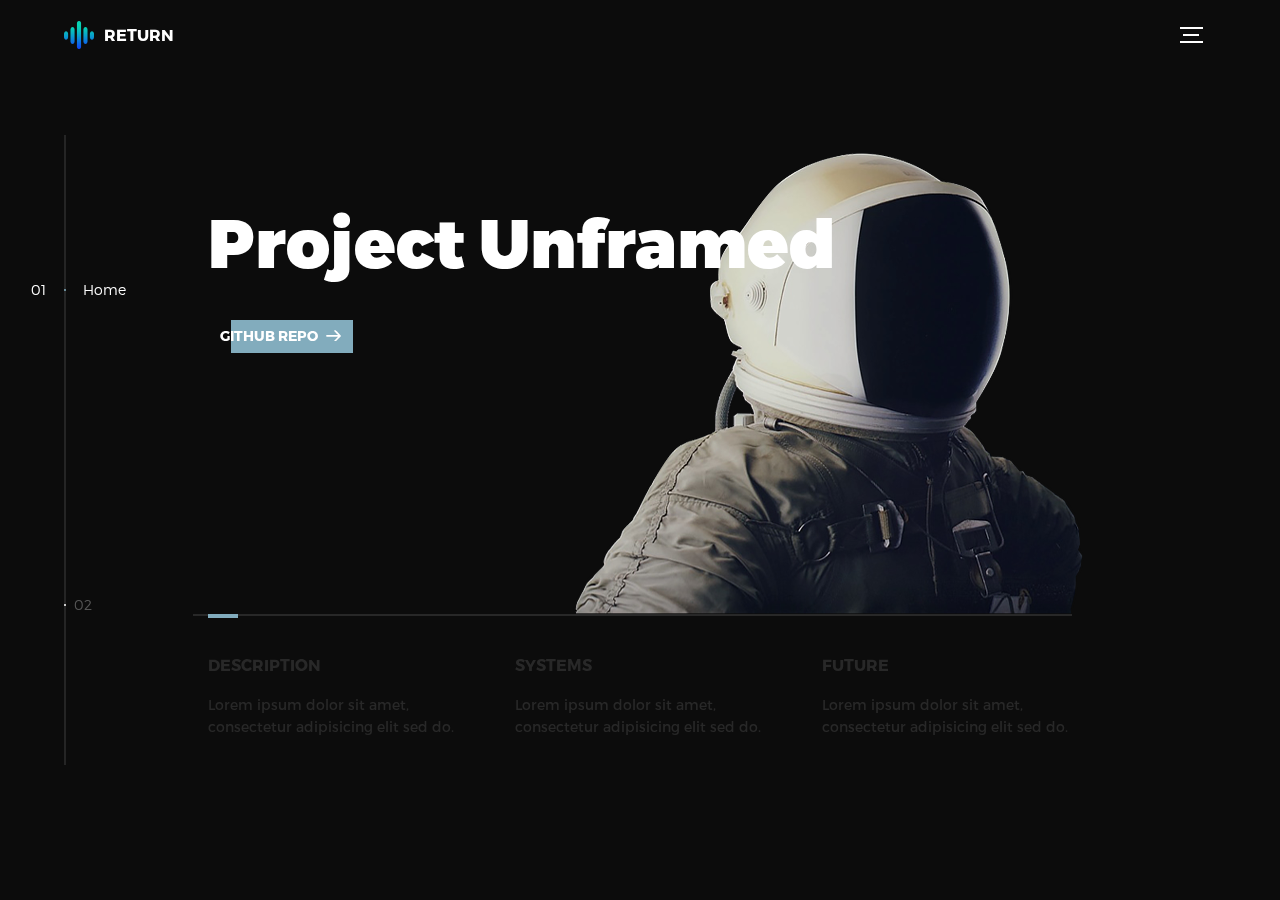
==== commit 3fffb27e: "making project page 1" ====
--- a/pages/ProjectUnframed.html
+++ b/pages/ProjectUnframed.html
@@ -8,14 +8,14 @@
   <meta name="description" content="S.A. Zaal Unframed">
   <meta name="keywords" content="global, template, html, sass, jquery">
   <meta name="author" content="Bucky Maler">
-  <link rel="stylesheet" href="assets/css/main.css">
+  <link rel="stylesheet" href="../assets/css/main.css">
 </head>
 <body>
 
 <!-- notification for small viewports and landscape oriented smartphones -->
 <div class="device-notification">
   <a class="device-notification--logo" href="#0">
-    <img src="assets/img/logo.png" alt="Project Unframed">
+    <img src="../assets/img/logo.png" alt="Project Unframed">
     <p>Project Unframed</p>
   </a>
   <p class="device-notification--message">We must request you orient your device to portrait or find a larger screen. You won't be disappointed.</p>
@@ -27,10 +27,10 @@
       <div class="l-wrapper">
         <header class="header">
           <a class="header--logo" href="../index.html">
-            <img src="assets/img/logo.png" alt="Return logo">
+            <img src="../assets/img/logo.png" alt="Return logo">
             <p>Return</p>
           </a>
-          <button class="header--cta cta">Github repo</button>
+          <a href="https://github.com/RegulaSmegula/Project-Unframed/tree/main" target="_blank"><button class="header--cta--repo">Github repo</button></a>
           <div class="header--nav-toggle">
             <span></span>
           </div>
@@ -39,10 +39,10 @@
           <ul class="side-nav">
             <li class="is-active"><span>Home</span></li>
             <li><span>Works</span></li>
-            <li><span>About</span></li>
-            <li><span>Contact</span></li>
           </ul>
         </nav>
+
+        <!--Landing page project unframed-->
         <ul class="l-main-content main-content">
           <li class="l-section section section--is-active">
             <div class="intro">
@@ -56,24 +56,26 @@
                   </svg>
                   <span class="btn-background"></span>
                 </button>
-                <img src="assets/img/introduction-visual.png" alt="Welcome">
+                <img src="../assets/img/introduction-visual.png" alt="Welcome">
               </div>
               <div class="intro--options">
                 <a href="#0">
-                  <h3>About me</h3>
+                  <h3>Description</h3>
                   <p>Lorem ipsum dolor sit amet, consectetur adipisicing elit sed do.</p>
                 </a>
                 <a href="#0">
-                  <h3>Education</h3>
+                  <h3>Systems</h3>
                   <p>Lorem ipsum dolor sit amet, consectetur adipisicing elit sed do.</p>
                 </a>
                 <a href="#0">
-                  <h3>Personal projects</h3>
+                  <h3>Future</h3>
                   <p>Lorem ipsum dolor sit amet, consectetur adipisicing elit sed do.</p>
                 </a>
               </div>
             </div>
           </li>
+
+          <!--In-game systems-->
           <li class="l-section section">
             <div class="work">
               <h2>Selected work</h2>
@@ -82,16 +84,16 @@
                   <li class="slider--item slider--item-left">
                     <a href="#0">
                       <div class="slider--item-image">
-                        <img src="assets/img/work-victory.jpg" alt="Victory">
+                        <img src="../assets/img/work-victory.jpg" alt="Victory">
                       </div>
                       <p class="slider--item-title">Victory</p>
                       <p class="slider--item-description">Lorem ipsum dolor sit amet, consectetur adipisicing elit sed do.</p>
                     </a>
                   </li>
                   <li class="slider--item slider--item-center">
-                    <a href="pages/ProjectUnframed.html">
+                    <a href="../pages/ProjectUnframed.html">
                       <div class="slider--item-image">
-                        <img src="assets/img/work-metiew-smith.jpg" alt="Metiew and Smith">
+                        <img src="../assets/img/work-metiew-smith.jpg" alt="Metiew and Smith">
                       </div>
                       <p class="slider--item-title">Project Unframed</p>
                       <p class="slider--item-description">Lorem ipsum dolor sit amet, consectetur adipisicing elit sed do.</p>
@@ -100,7 +102,7 @@
                   <li class="slider--item slider--item-right">
                     <a href="#0">
                       <div class="slider--item-image">
-                        <img src="assets/img/work-alex-nowak.jpg" alt="Alex Nowak">
+                        <img src="../assets/img/work-alex-nowak.jpg" alt="Alex Nowak">
                       </div>
                       <p class="slider--item-title">Alex Nowak</p>
                       <p class="slider--item-description">Lorem ipsum dolor sit amet, consectetur adipisicing elit sed do.</p>
@@ -127,51 +129,6 @@
               </div>
             </div>
           </li>
-          <li class="l-section section">
-            <div class="about">
-              <div class="about--banner">
-                <h2>I am<br>testing this<br>about<br>page</h2>
-                  <span>
-                    <svg version="1.1" id="Layer_1" xmlns="http://www.w3.org/2000/svg" xmlns:xlink="http://www.w3.org/1999/xlink" x="0px" y="0px" viewBox="0 0 150 118" style="enable-background:new 0 0 150 118;" xml:space="preserve">
-                    <g transform="translate(0.000000,118.000000) scale(0.100000,-0.100000)">
-                      <path d="M870,1167c-34-17-55-57-46-90c3-15,81-100,194-211l187-185l-565-1c-431,0-571-3-590-13c-55-28-64-94-18-137c21-20,33-20,597-20h575l-192-193C800,103,794,94,849,39c20-20,39-29,61-29c28,0,63,30,298,262c147,144,272,271,279,282c30,51,23,60-219,304C947,1180,926,1196,870,1167z"/>
-                    </g>
-                    </svg>
-                  </span>
-                </a>
-                <img src="assets/img/about-visual.png" alt="About Us">
-              </div>
-              <div class="about--options">
-                <a href="#0">
-                  <h3>Winners</h3>
-                </a>
-                <a href="#0">
-                  <h3>Philosophy</h3>
-                </a>
-                <a href="#0">
-                  <h3>History</h3>
-                </a>
-              </div>
-            </div>
-          </li>
-          <li class="l-section section">
-            <div class="contact">
-              <div class="contact--lockup">
-                <div class="modal">
-                  <div class="modal--information">
-                    <p>Spilsluizen, Groningen, Netherlands</p>
-                    <a href="mailto:stormzaalV20@gmail.com">stormzaalV20@gmail.com</a>
-                    <a href="tel:+31655282356"></a>
-                  </div>
-                  <ul class="modal--options">
-                    <li><a href="#0">Bēhance</a></li>
-                    <li><a href="#0">dribbble</a></li>
-                    <li><a href="mailto:stormzaalV20@gmail.com">Contact Us</a></li>
-                  </ul>
-                </div>
-              </div>
-            </div>
-          </li>
         </ul>
       </div>
     </div>
@@ -179,15 +136,13 @@
   <ul class="outer-nav">
     <li class="is-active">Home</li>
     <li>Works</li>
-    <li>About</li>
-    <li>Contact</li>
   </ul>
 </div>
 
 <script src="https://ajax.googleapis.com/ajax/libs/jquery/2.2.4/jquery.min.js"></script>
 <script src="https://hammerjs.github.io/dist/hammer.min.js"></script>
-<script>window.jQuery || document.write('<script src="assets/js/vendor/jquery-2.2.4.min.js"><\/script>')</script>
-<script src="assets/js/functions.js"></script>
+<script>window.jQuery || document.write('<script src="../assets/js/vendor/jquery-2.2.4.min.js"><\/script>')</script>
+<script src="../assets/js/functions.js"></script>
     <!--Update 2-->
 </body>
 </html>
--- a/assets/css/main.css
+++ b/assets/css/main.css
@@ -0,0 +1,159 @@
+@font-face{font-family:'Montserrat';src:url("fonts/Montserrat-Black.eot");src:local("☺"),url("fonts/Montserrat-Black.woff") format("woff"),url("fonts/Montserrat-Black.ttf") format("truetype"),url("fonts/Montserrat-Black.svg") format("svg");font-weight:900;font-style:normal}@font-face{font-family:'Montserrat';src:url("fonts/Montserrat-Bold.eot");src:local("☺"),url("fonts/Montserrat-Bold.woff") format("woff"),url("fonts/Montserrat-Bold.ttf") format("truetype"),url("fonts/Montserrat-Bold.svg") format("svg");font-weight:700;font-style:normal}@font-face{font-family:'Montserrat';src:url("fonts/Montserrat-Regular.eot");src:local("☺"),url("fonts/Montserrat-Regular.woff") format("woff"),url("fonts/Montserrat-Regular.ttf") format("truetype"),url("fonts/Montserrat-Regular.svg") format("svg");font-weight:400;font-style:normal}@font-face{font-family:'Montserrat';src:url("fonts/Montserrat-Light.eot");src:local("☺"),url("fonts/Montserrat-Light.woff") format("woff"),url("fonts/Montserrat-Light.ttf") format("truetype"),url("fonts/Montserrat-Light.svg") format("svg");font-weight:300;font-style:normal}/*! normalize.css v3.0.2 | MIT License | git.io/normalize */html{font-family:sans-serif;-ms-text-size-adjust:100%;-webkit-text-size-adjust:100%}body{margin:0}article,aside,details,figcaption,figure,footer,header,hgroup,main,menu,nav,section,summary{display:block}audio,canvas,progress,video{display:inline-block;vertical-align:baseline}audio:not([controls]){display:none;height:0}[hidden],template{display:none}a{background-color:transparent}a:active,a:hover{outline:0}abbr[title]{border-bottom:1px dotted}b,strong{font-weight:bold}dfn{font-style:italic}h1{font-size:2em;margin:0.67em 0}mark{background:#ff0;color:#000}small{font-size:80%}sub,sup{font-size:75%;line-height:0;position:relative;vertical-align:baseline}sup{top:-0.5em}sub{bottom:-0.25em}img{border:0}svg:not(:root){overflow:hidden}figure{margin:1em 40px}hr{box-sizing:content-box;height:0}pre{overflow:auto}code,kbd,pre,samp{font-family:monospace, monospace;font-size:1em}button,input,optgroup,select,textarea{color:inherit;font:inherit;margin:0}button{overflow:visible}button,select{text-transform:none}button,html input[type="button"],input[type="reset"],input[type="submit"]{-webkit-appearance:button;cursor:pointer}button[disabled],html input[disabled]{cursor:default}button::-moz-focus-inner,input::-moz-focus-inner{border:0;padding:0}input{line-height:normal}input[type="checkbox"],input[type="radio"]{box-sizing:border-box;padding:0}input[type="number"]::-webkit-inner-spin-button,input[type="number"]::-webkit-outer-spin-button{height:auto}input[type="search"]{-webkit-appearance:textfield;box-sizing:content-box}input[type="search"]::-webkit-search-cancel-button,input[type="search"]::-webkit-search-decoration{-webkit-appearance:none}fieldset{border:1px solid #c0c0c0;margin:0 2px;padding:0.35em 0.625em 0.75em}legend{border:0;padding:0}textarea{overflow:auto}optgroup{font-weight:bold}table{border-collapse:collapse;border-spacing:0}td,th{padding:0}::-moz-selection{background:#FFF498}::selection{background:#FFF498}::-moz-selection{background:#FFF498}img::-moz-selection{background:transparent}img::selection{background:transparent}img::-moz-selection{background:transparent}body{-webkit-tap-highlight-color:#FFF498}body{background-color:#0c0c0c;font-size:14px;line-height:1.6;font-family:"Montserrat",sans-serif;color:#fff;-webkit-font-smoothing:antialiased;-webkit-text-size-adjust:100%}.l-viewport{position:relative;width:100%;height:100vh;box-shadow:0 0 45px 5px rgba(0,0,0,0.85);overflow:hidden}.l-wrapper{position:relative;width:1440px;max-width:90%;height:100%;margin:0 auto}.l-side-nav{position:absolute;left:0;display:-webkit-box;display:-webkit-flex;display:-ms-flexbox;display:flex;height:100%;-webkit-box-align:center;-webkit-align-items:center;-ms-flex-align:center;align-items:center}.l-side-nav::before{content:"";position:absolute;top:50%;left:0;-webkit-transform:translateY(-50%);transform:translateY(-50%);width:2px;height:70%;max-height:750px;background-color:#555;opacity:.35;z-index:10}@media (max-width: 1180px){.l-side-nav{display:none}}.l-main-content{position:relative;width:100%;height:100%;margin:0;padding:0;list-style:none}.l-section{position:absolute;width:100%;height:100%}.device-notification{display:none;position:fixed;top:0;left:0;width:100%;height:100%;-webkit-box-orient:vertical;-webkit-box-direction:normal;-webkit-flex-direction:column;-ms-flex-direction:column;flex-direction:column;-webkit-box-align:center;-webkit-align-items:center;-ms-flex-align:center;-ms-grid-row-align:center;align-items:center;-webkit-box-pack:center;-webkit-justify-content:center;-ms-flex-pack:center;justify-content:center;background-color:#0c0c0c;z-index:12}.device-notification--logo{display:-webkit-box;display:-webkit-flex;display:-ms-flexbox;display:flex;-webkit-box-align:center;-webkit-align-items:center;-ms-flex-align:center;align-items:center;text-decoration:none;color:#fff}.device-notification--logo p{margin:0 0 0 10px;font-size:16px;font-weight:700;text-transform:uppercase}.device-notification--message{width:70%;margin:30px 0 0 0;font-weight:700;text-align:center}@media (max-width: 767px) and (min-width: 601px) and (max-height: 680px){.device-notification{display:-webkit-box;display:-webkit-flex;display:-ms-flexbox;display:flex}}@media (max-width: 600px) and (min-width: 480px) and (max-height: 580px){.device-notification{display:-webkit-box;display:-webkit-flex;display:-ms-flexbox;display:flex}}@media (max-width: 736px) and (min-width: 360px) and (orientation: landscape){.device-notification{display:-webkit-box;display:-webkit-flex;display:-ms-flexbox;display:flex}}@media(max-width: 359px){.device-notification{display:-webkit-box;display:-webkit-flex;display:-ms-flexbox;display:flex}}.section{opacity:0;visibility:hidden;-webkit-transition:opacity .4s ease-in-out,visibility 0s .4s;transition:opacity .4s ease-in-out,visibility 0s .4s}.section--is-active{opacity:1;visibility:visible;z-index:1;-webkit-transition:opacity .4s ease-in-out .4s;transition:opacity .4s ease-in-out .4s}.section--next{-webkit-transform:translateY(-45px);transform:translateY(-45px);-webkit-transition:-webkit-transform .4s ease-in-out;transition:-webkit-transform .4s ease-in-out;transition:transform .4s ease-in-out;transition:transform .4s ease-in-out, -webkit-transform .4s ease-in-out}.section--prev{-webkit-transform:translateY(45px);transform:translateY(45px);-webkit-transition:-webkit-transform .4s ease-in-out;transition:-webkit-transform .4s ease-in-out;transition:transform .4s ease-in-out;transition:transform .4s ease-in-out, -webkit-transform .4s ease-in-out}.header{position:absolute;top:0;left:0;display:-webkit-box;display:-webkit-flex;display:-ms-flexbox;display:flex;width:100%;height:70px;-webkit-box-align:center;-webkit-align-items:center;-ms-flex-align:center;align-items:center;-webkit-box-pack:justify;-webkit-justify-content:space-between;-ms-flex-pack:justify;justify-content:space-between;z-index:10}.header--logo{display:-webkit-box;display:-webkit-flex;display:-ms-flexbox;display:flex;-webkit-box-align:center;-webkit-align-items:center;-ms-flex-align:center;align-items:center;text-decoration:none;color:#fff}.header--logo p{margin:0 0 0 10px;font-size:16px;font-weight:700;text-transform:uppercase}.header--nav-toggle{display:-webkit-box;display:-webkit-flex;display:-ms-flexbox;display:flex;width:50px;height:50px;-webkit-box-orient:vertical;-webkit-box-direction:normal;-webkit-flex-direction:column;-ms-flex-direction:column;flex-direction:column;-webkit-box-align:center;-webkit-align-items:center;-ms-flex-align:center;align-items:center;-webkit-box-pack:center;-webkit-justify-content:center;-ms-flex-pack:center;justify-content:center;cursor:pointer}.header--nav-toggle span,.header--nav-toggle::before,.header--nav-toggle::after{content:"";position:relative;width:16px;height:2px;background-color:#fff}.header--nav-toggle::before{bottom:5px;width:23px}.header--nav-toggle::after{top:5px;width:23px}.header--cta{position:absolute;top:50%;left:50%;-webkit-transform:translate(-50%, -50%);transform:translate(-50%, -50%);padding:0 20px;line-height:30px;text-decoration:none;color:#fff;font-weight:700;text-transform:uppercase;background-color:#82acbd;border:none;opacity:0;visibility:hidden;-webkit-transition:opacity .4s ease-in-out,visibility 0s .4s;transition:opacity .4s ease-in-out,visibility 0s .4s}.header--cta:focus{outline:none}.header--cta.is-active{opacity:1;visibility:visible;-webkit-transition:opacity .4s ease-in-out .4s;transition:opacity .4s ease-in-out .4s}@media (max-width: 767px){.header--cta{display:none}}.side-nav{position:relative;display:-webkit-box;display:-webkit-flex;display:-ms-flexbox;display:flex;width:100px;height:70%;max-height:750px;-webkit-box-orient:vertical;-webkit-box-direction:normal;-webkit-flex-direction:column;-ms-flex-direction:column;flex-direction:column;-webkit-justify-content:space-around;-ms-flex-pack:distribute;justify-content:space-around;margin:0;padding:0;list-style-position:inside;z-index:10}.side-nav>li{position:relative;top:-5px;color:#fff;font-size:6px;cursor:pointer}.side-nav>li span{position:relative;top:3px;left:10px;color:#fff;font-size:14px;font-weight:300;opacity:0;visibility:hidden}.side-nav>li::before{position:absolute;top:3px;left:10px;color:#555;font-size:14px;font-weight:300}.side-nav li:nth-child(1)::before{content:"01"}.side-nav li:nth-child(2)::before{content:"02"}.side-nav li:nth-child(3)::before{content:"03"}.side-nav li:nth-child(4)::before{content:"04"}.side-nav li:nth-child(5)::before{content:"05"}
+    .side-nav li.is-active {
+        color: #82acbd;
+        -webkit-transition: color .4s ease-in-out;
+        transition: color .4s ease-in-out
+    }.side-nav li.is-active span{opacity:1;visibility:visible;-webkit-transition:opacity .4s ease-in-out;transition:opacity .4s ease-in-out}.side-nav li.is-active::before{left:-33px;color:#fff}.intro{position:relative;display:-webkit-box;display:-webkit-flex;display:-ms-flexbox;display:flex;width:900px;max-width:75%;height:100%;-webkit-box-orient:vertical;-webkit-box-direction:normal;-webkit-flex-direction:column;-ms-flex-direction:column;flex-direction:column;-webkit-box-pack:center;-webkit-justify-content:center;-ms-flex-pack:center;justify-content:center;margin:0 auto}@media (max-width: 1180px){.intro{max-width:100%}}.intro--banner{position:relative;height:475px}.intro--banner::before{content:"";position:absolute;bottom:20px;left:-15px;right:0;height:2px;background-color:#282828}
+        .intro--banner::after {
+            content: "";
+            position: absolute;
+            bottom: 18px;
+            left: 0;
+            width: 30px;
+            height: 4px;
+            background-color: #82acbd
+        }.intro--banner h1{position:relative;font-size:68px;font-weight:900;line-height:1;z-index:1}.intro--banner button{position:relative;padding:5px 17px 5px 12px;font-weight:700;text-transform:uppercase;background-color:transparent;border:none}
+            .intro--banner button .btn-background {
+                position: absolute;
+                top: 0;
+                left: 23px;
+                right: 0;
+                height: 100%;
+                background-color: #82acbd;
+                z-index: -1;
+                -webkit-transition: left .2s ease-in-out;
+                transition: left .2s ease-in-out
+            }.intro--banner button:hover .btn-background{left:0}.intro--banner button:focus{outline:none}.intro--banner button svg{position:relative;left:5px;width:15px;fill:#fff}.intro--banner img{position:absolute;bottom:21px;right:-12px}.intro--options{display:-webkit-box;display:-webkit-flex;display:-ms-flexbox;display:flex;-webkit-box-pack:justify;-webkit-justify-content:space-between;-ms-flex-pack:justify;justify-content:space-between;margin:0;padding:0;list-style:none}.intro--options>a{max-width:250px;text-decoration:none;color:#282828;-webkit-transition:color .2s ease-in-out;transition:color .2s ease-in-out}.intro--options>a:hover{color:#fff}.intro--options h3{font-size:16px;text-transform:uppercase}.intro--options p{margin-bottom:0}@media (max-width: 900px){.intro--banner{height:380px}.intro--banner h1{font-size:55px}.intro--banner img{width:430px}.intro--options>a{margin-right:30px}.intro--options>a:last-child{margin-right:0}}@media (max-width: 767px){.intro--banner{height:305px}.intro--banner h1{font-size:44px}.intro--banner img{width:330px}.intro--options{display:block}.intro--options>a{display:block;max-width:100%;margin:0 0 30px 0}.intro--options>a:last-child{margin-bottom:0}}@media (max-width: 600px){.intro--banner{height:360px}.intro--banner h1{font-size:55px}.intro--banner img{display:none}}@media (max-width: 600px) and (max-height: 750px){.intro--banner{height:auto}.intro--banner::before,.intro--banner::after{display:none}.intro--banner h1{margin-top:0}.intro--options{display:none}}.work{position:relative;display:-webkit-box;display:-webkit-flex;display:-ms-flexbox;display:flex;width:960px;max-width:80%;height:100%;-webkit-box-orient:vertical;-webkit-box-direction:normal;-webkit-flex-direction:column;-ms-flex-direction:column;flex-direction:column;-webkit-box-pack:center;-webkit-justify-content:center;-ms-flex-pack:center;justify-content:center;margin:0 auto}@media (max-width: 1180px){.work{max-width:100%}}.work h2{margin:0 0 20px 0;font-size:30px;text-align:center}.work--lockup{position:relative}.work--lockup .slider{position:relative;display:-webkit-box;display:-webkit-flex;display:-ms-flexbox;display:flex;width:80%;margin:0 auto;padding:0;list-style:none}.work--lockup .slider--item{position:absolute;display:none;text-align:center}.work--lockup .slider--item a{text-decoration:none;color:#858585}.work--lockup .slider--item-title{margin-top:10px;font-size:12px;font-weight:700;text-transform:uppercase}.work--lockup .slider--item-description{display:none;max-width:250px;margin:0 auto}.work--lockup .slider--item-image{width:150px;height:150px;margin:0 auto;border-radius:50%;overflow:hidden}.work--lockup .slider--item-image img{width:100%}.work--lockup .slider--item-left{top:50%;left:0;-webkit-transform:translateY(-50%);transform:translateY(-50%);display:block}.work--lockup .slider--item-right{top:50%;right:0;-webkit-transform:translateY(-50%);transform:translateY(-50%);display:block}.work--lockup .slider--item-center{position:relative;top:30px;left:50%;-webkit-transform:translateX(-50%);transform:translateX(-50%);display:block}.work--lockup .slider--item-center a{color:#fff}.work--lockup .slider--item-center .slider--item-title{margin-top:25px;font-size:16px}.work--lockup .slider--item-center .slider--item-description{display:block}.work--lockup .slider--item-center .slider--item-image{width:300px;height:300px}.work--lockup .slider--next,.work--lockup .slider--prev{position:absolute;top:160px;display:-webkit-box;display:-webkit-flex;display:-ms-flexbox;display:flex;width:50px;height:50px;-webkit-box-align:center;-webkit-align-items:center;-ms-flex-align:center;align-items:center;-webkit-box-pack:center;-webkit-justify-content:center;-ms-flex-pack:center;justify-content:center;background-color:#282828;border-radius:50%;cursor:pointer}.work--lockup .slider--next svg,.work--lockup .slider--prev svg{width:20px;fill:#fff}.work--lockup .slider--next{right:0}.work--lockup .slider--prev{left:0}@media (max-width: 900px){.work--lockup .slider--item-image{width:120px;height:120px}.work--lockup .slider--item-center .slider--item-image{width:240px;height:240px}.work--lockup .slider--next,.work--lockup .slider--prev{top:130px}}@media (max-width: 767px){.work--lockup .slider{width:75%}.work--lockup .slider--item-image{width:90px;height:90px}.work--lockup .slider--item-center .slider--item-image{width:190px;height:190px}.work--lockup .slider--next,.work--lockup .slider--prev{top:105px}}@media (max-width: 600px){.work--lockup .slider{width:auto}.work--lockup .slider--item-left,.work--lockup .slider--item-right{display:none}}.about{position:relative;display:-webkit-box;display:-webkit-flex;display:-ms-flexbox;display:flex;width:900px;max-width:75%;height:100%;-webkit-box-orient:vertical;-webkit-box-direction:normal;-webkit-flex-direction:column;-ms-flex-direction:column;flex-direction:column;-webkit-box-pack:center;-webkit-justify-content:center;-ms-flex-pack:center;justify-content:center;margin:0 auto}@media (max-width: 1180px){.about{max-width:100%}}.about--banner{position:relative;height:475px}
+                .about--banner::before {
+                    content: "";
+                    position: absolute;
+                    top: 20px;
+                    left: 200px;
+                    -webkit-transform: rotate(-25deg);
+                    transform: rotate(-25deg);
+                    border: 5px solid #82acbd;
+                    border-right-color: transparent;
+                    border-bottom-color: transparent
+                }
+                .about--banner::after {
+                    content: "";
+                    position: absolute;
+                    top: 75px;
+                    left: 400px;
+                    -webkit-transform: rotate(45deg);
+                    transform: rotate(45deg);
+                    width: 10px;
+                    height: 10px;
+                    background-color: #82acbd
+                }.about--banner h2{position:relative;margin-top:35px;font-size:68px;font-weight:900;line-height:1;z-index:1}
+                    .about--banner h2::before {
+                        content: "";
+                        position: absolute;
+                        top: 60px;
+                        left: 268px;
+                        width: 30px;
+                        height: 30px;
+                        background-color: #82acbd;
+                        border-radius: 50%
+                    }
+                    .about--banner h2::after {
+                        content: "";
+                        position: absolute;
+                        top: 255px;
+                        left: 255px;
+                        width: 10px;
+                        height: 10px;
+                        background-color: #82acbd
+                    }.about--banner a{padding:5px 17px 5px 0;text-decoration:none;color:#fff;font-weight:700;text-transform:uppercase;background-color:transparent}.about--banner a:hover svg{left:10px}.about--banner a svg{position:relative;left:5px;width:15px;fill:#fff;-webkit-transition:left .2s ease-in-out;transition:left .2s ease-in-out}.about--banner img{position:absolute;bottom:-90px;right:-12px}.about--options{display:-webkit-box;display:-webkit-flex;display:-ms-flexbox;display:flex;max-width:600px;-webkit-box-pack:justify;-webkit-justify-content:space-between;-ms-flex-pack:justify;justify-content:space-between;margin:0;padding:0;list-style:none}
+                        .about--options > a {
+                            position: relative;
+                            width: 150px;
+                            height: 75px;
+                            text-decoration: none;
+                            color: #fff;
+                            border: 10px solid #82acbd;
+                            background-position: center;
+                            background-size: cover;
+                            background-repeat: no-repeat
+                        }.about--options>a:nth-child(1){background-image:url("../img/about-winners.jpg")}.about--options>a:nth-child(2){background-image:url("../img/about-philosophy.jpg")}.about--options>a:nth-child(3){background-image:url("../img/about-history.jpg")}.about--options>a:hover h3{bottom:-50px}.about--options h3{position:absolute;bottom:-38px;left:10px;font-size:16px;text-transform:uppercase;-webkit-transition:bottom .2s ease-in-out,left .2s ease-in-out;transition:bottom .2s ease-in-out,left .2s ease-in-out}@media (max-width: 767px){.about--banner{height:305px}.about--banner::before{top:0;left:125px}.about--banner::after{top:35px;left:260px}.about--banner h2{margin-top:10px;font-size:44px}.about--banner h2::before{top:28px;left:168px}.about--banner h2::after{top:163px;left:163px}.about--banner img{width:315px}}@media (max-width: 600px){.about--banner{height:auto}.about--banner::before{left:155px}.about--banner::after{left:310px}.about--banner h2{margin-top:0;font-size:55px}.about--banner h2::before{top:43px;left:214px}.about--banner h2::after{top:205px;left:205px}.about--banner img{display:none}.about--options{display:none}}.contact{position:fixed;top:0;left:0;width:100%;height:100%;background-image:url("../img/contact-visual.png");background-position:center;background-size:cover;background-repeat:no-repeat}.contact--lockup{position:relative;display:-webkit-box;display:-webkit-flex;display:-ms-flexbox;display:flex;width:900px;max-width:75%;height:100%;-webkit-box-align:center;-webkit-align-items:center;-ms-flex-align:center;align-items:center;-webkit-box-pack:end;-webkit-justify-content:flex-end;-ms-flex-pack:end;justify-content:flex-end;margin:0 auto}@media (max-width: 1180px){.contact--lockup{max-width:90%}}@media (max-width: 767px){.contact--lockup{-webkit-box-pack:center;-webkit-justify-content:center;-ms-flex-pack:center;justify-content:center}}.contact--lockup .modal{padding:45px 45px;text-align:center;background-color:#0c0c0c;box-shadow:0 0 30px 0 rgba(0,0,0,0.75)}.contact--lockup .modal--information p,.contact--lockup .modal--information a{display:block;margin:14px 0;text-decoration:none;color:#fff;font-weight:700}.contact--lockup .modal--information p{margin-top:0}.contact--lockup .modal--options{margin:0;padding:0;list-style:none}.contact--lockup .modal--options>li{width:130px;margin:0 auto 25px auto}.contact--lockup .modal--options li:nth-child(1){background-color:#1769ff}.contact--lockup .modal--options li:nth-child(2){background-color:#ea4c89}
+                            .contact--lockup .modal--options li:nth-child(3) {
+                                margin-bottom: 0;
+                                background-color: #82acbd;
+                                text-transform: uppercase
+                            }.contact--lockup .modal--options a{display:block;width:100%;padding:8px 0;text-decoration:none;color:#fff;font-weight:700}.hire{position:relative;display:-webkit-box;display:-webkit-flex;display:-ms-flexbox;display:flex;width:700px;max-width:75%;height:100%;-webkit-box-orient:vertical;-webkit-box-direction:normal;-webkit-flex-direction:column;-ms-flex-direction:column;flex-direction:column;-webkit-box-pack:center;-webkit-justify-content:center;-ms-flex-pack:center;justify-content:center;margin:0 auto}@media (max-width: 1180px){.hire{max-width:100%}}.hire h2{margin:0 0 20px 0;font-size:30px;text-align:center}.work-request{display:-webkit-box;display:-webkit-flex;display:-ms-flexbox;display:flex;width:100%;-webkit-box-orient:vertical;-webkit-box-direction:normal;-webkit-flex-direction:column;-ms-flex-direction:column;flex-direction:column;-webkit-box-align:center;-webkit-align-items:center;-ms-flex-align:center;align-items:center;color:#fff}
+                                .work-request input[type="submit"] {
+                                    width: 400px;
+                                    max-width: 100%;
+                                    line-height: 50px;
+                                    font-size: 16px;
+                                    font-weight: 700;
+                                    text-transform: uppercase;
+                                    background-color: #82acbd;
+                                    border: none;
+                                    border-radius: 0
+                                }.work-request input[type="submit"]:focus{outline:none}.work-request--options{display:-webkit-box;display:-webkit-flex;display:-ms-flexbox;display:flex;width:100%;-webkit-box-orient:vertical;-webkit-box-direction:normal;-webkit-flex-direction:column;-ms-flex-direction:column;flex-direction:column;-webkit-box-align:center;-webkit-align-items:center;-ms-flex-align:center;align-items:center;margin:30px 0}.work-request--options .options-a{display:-webkit-box;display:-webkit-flex;display:-ms-flexbox;display:flex;width:100%;-webkit-box-pack:justify;-webkit-justify-content:space-between;-ms-flex-pack:justify;justify-content:space-between}.work-request--options .options-b{display:-webkit-box;display:-webkit-flex;display:-ms-flexbox;display:flex;width:72%;-webkit-flex-wrap:wrap;-ms-flex-wrap:wrap;flex-wrap:wrap;-webkit-justify-content:space-around;-ms-flex-pack:distribute;justify-content:space-around}.work-request--options label{display:block;width:200px;margin-bottom:30px;line-height:50px;font-size:16px;font-weight:700;text-align:center;border:2px solid #fff;cursor:pointer;-webkit-transition:background-color .2s ease-in-out,border-color .2s ease-in-out;transition:background-color .2s ease-in-out,border-color .2s ease-in-out}.work-request--options label svg{position:relative;left:-5px;width:0;fill:#fff;-webkit-transition:width .2s ease-in-out;transition:width .2s ease-in-out}.work-request--options input[type="checkbox"]{display:none}
+                                    .work-request--options input[type="checkbox"]:checked + label {
+                                        background-color: #82acbd;
+                                        border-color: #82acbd
+                                    }.work-request--options input[type="checkbox"]:checked+label svg{width:15px}.work-request--information{display:-webkit-box;display:-webkit-flex;display:-ms-flexbox;display:flex;width:100%;-webkit-box-pack:justify;-webkit-justify-content:space-between;-ms-flex-pack:justify;justify-content:space-between;margin-bottom:60px}.work-request--information .information-name,.work-request--information .information-email{position:relative;width:45%;height:50px;font-size:30px;font-weight:300}.work-request--information input[type="text"],.work-request--information input[type="email"]{width:100%;padding:0 0 5px 0;background-color:transparent;border:none;border-bottom:1px solid #fff;border-radius:0}.work-request--information input[type="text"]:focus,.work-request--information input[type="email"]:focus{outline:none;background-color:#0c0c0c}.work-request--information label{position:absolute;top:0;left:0;pointer-events:none;-webkit-transition:top .2s ease-in-out,font-size .2s ease-in-out;transition:top .2s ease-in-out,font-size .2s ease-in-out}.work-request--information input:focus+label,.work-request--information input.has-value+label{top:-15px;font-size:14px}@media (max-width: 767px){.work-request--options{-webkit-box-orient:horizontal;-webkit-box-direction:normal;-webkit-flex-direction:row;-ms-flex-direction:row;flex-direction:row;-webkit-justify-content:space-around;-ms-flex-pack:distribute;justify-content:space-around}.work-request--options .options-a,.work-request--options .options-b{display:block;width:auto}}@media (max-width: 600px){.work-request--options{margin:20px 0}}@media (max-width: 600px) and (max-width: 415px){.work-request--options{-webkit-box-pack:justify;-webkit-justify-content:space-between;-ms-flex-pack:justify;justify-content:space-between}}@media (max-width: 600px){.work-request--options label{width:150px;margin-bottom:15px;font-size:14px}.work-request--options input[type="checkbox"]:checked+label svg{width:12px}.work-request--information{margin-bottom:30px}.work-request--information .information-name,.work-request--information .information-email{height:40px;font-size:24px}}.perspective{position:relative;width:100%;height:100%;overflow:hidden}.perspective--modalview{position:fixed;-webkit-perspective:1500px;perspective:1500px}
+.container {
+    position: relative;
+    -webkit-transform: translateZ(0) translateX(0) rotateY(0deg);
+    transform: translateZ(0) translateX(0) rotateY(0deg);
+    min-height: 100%;
+    outline: 30px solid #82acbd;
+    -webkit-transition: -webkit-transform .4s;
+    transition: -webkit-transform .4s;
+    transition: transform .4s;
+    transition: transform .4s, -webkit-transform .4s
+}.modalview .container{position:absolute;width:100%;height:100%;overflow:hidden;-webkit-backface-visibility:hidden;backface-visibility:hidden}.effect-rotate-left .container{-webkit-transform-origin:0% 50%;transform-origin:0% 50%;-webkit-transition:-webkit-transform .4s;transition:-webkit-transform .4s;transition:transform .4s;transition:transform .4s, -webkit-transform .4s}
+.effect-rotate-left--animate .container {
+    -webkit-transform: translateZ(-1800px) translateX(-50%) rotateY(45deg);
+    transform: translateZ(-1800px) translateX(-50%) rotateY(45deg);
+    outline: 30px solid #82acbd
+}.outer-nav{position:absolute;top:50%;left:55%;-webkit-transform:translateY(-50%);transform:translateY(-50%);-webkit-transform-style:preserve-3d;transform-style:preserve-3d;margin:0;padding:0;list-style:none;text-align:center;visibility:hidden;-webkit-transition:visibility 0s .2s;transition:visibility 0s .2s}.outer-nav.is-vis{visibility:visible}.outer-nav--return{position:absolute;top:0;left:0;width:100%;height:100%;display:none;cursor:pointer;z-index:11}.outer-nav--return.is-vis{display:block}.outer-nav>li{-webkit-transform-style:preserve-3d;transform-style:preserve-3d;-webkit-transform:translateX(350px) translateZ(-1000px);transform:translateX(350px) translateZ(-1000px);font-size:55px;font-weight:900;opacity:0;cursor:pointer;-webkit-transition:opacity .2s,-webkit-transform .2s;transition:opacity .2s,-webkit-transform .2s;transition:transform .2s,opacity .2s;transition:transform .2s,opacity .2s,-webkit-transform .2s}.outer-nav>li.is-vis{-webkit-transform:translateX(0) translateZ(0);transform:translateX(0) translateZ(0);opacity:1;-webkit-transition:opacity .4s,-webkit-transform .4s;transition:opacity .4s,-webkit-transform .4s;transition:transform .4s,opacity .4s;transition:transform .4s,opacity .4s,-webkit-transform .4s}
+    .outer-nav > li::before {
+        content: "";
+        position: absolute;
+        top: 50%;
+        left: 50%;
+        -webkit-transform: translate(-50%, -25%);
+        transform: translate(-50%, -25%);
+        width: 110%;
+        height: 15px;
+        opacity: 0;
+        background-color: #82acbd
+    }.outer-nav>li.is-active::before{opacity:1}@media (max-width: 767px){.outer-nav>li{font-size:44px}}@media (max-width: 600px){.outer-nav>li{font-size:34px}}.outer-nav li.is-vis:nth-child(2){-webkit-transition-delay:.04s;transition-delay:.04s}.outer-nav li.is-vis:nth-child(3){-webkit-transition-delay:.08s;transition-delay:.08s}.outer-nav li.is-vis:nth-child(4){-webkit-transition-delay:.12s;transition-delay:.12s}.outer-nav li.is-vis:nth-child(5){-webkit-transition-delay:.16s;transition-delay:.16s}
+.header--cta--repo{
+        position:absolute;
+        top:50%;
+        left:50%;
+        -webkit-transform:translate(-50%, -50%);
+        transform:translate(-50%, -50%);
+        padding:0 20px;
+        line-height:30px;
+        text-decoration:none;
+        color:#fff;
+        font-weight:700;
+        text-transform:uppercase;
+        background-color:#82acbd;
+        border:none;
+        opacity:0;
+        visibility:hidden;
+        -webkit-transition:opacity .4s ease-in-out,visibility 0s .4s;
+        transition:opacity .4s ease-in-out,visibility 0s .4s
+    }
+    .header--cta--repo:focus{
+        outline:none
+    }
+    .header--cta--repo.is-active{
+        opacity:1;
+        visibility:visible;
+        -webkit-transition:opacity .4s ease-in-out .4s;
+        transition:opacity .4s ease-in-out .4s
+    }
+    @media (max-width: 767px){
+        .header--cta--repo{
+            display:none
+        }
+    }
